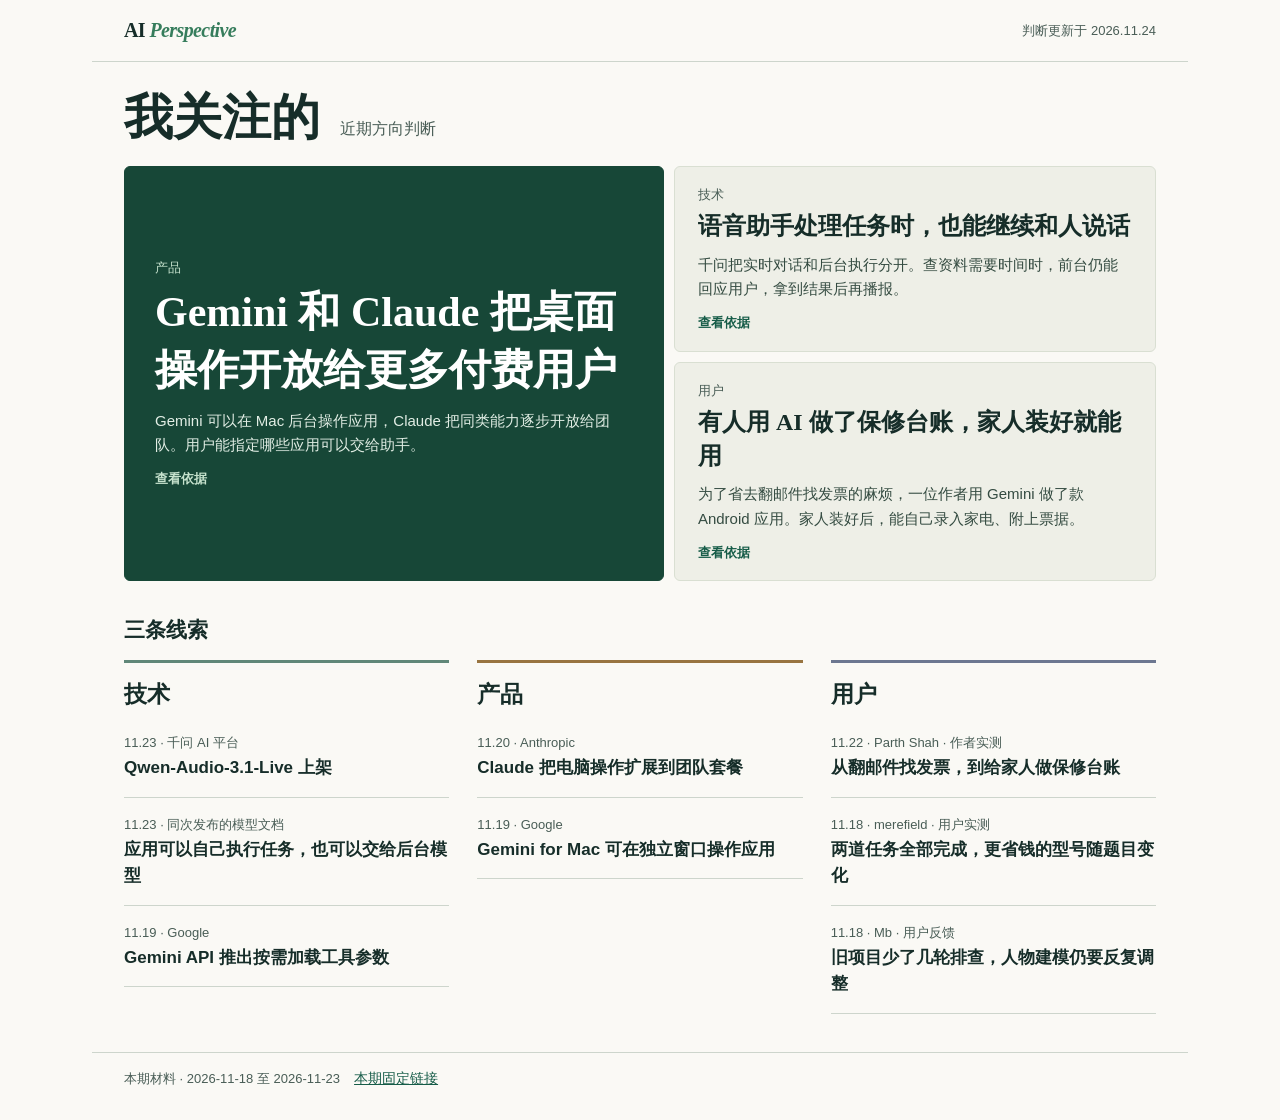
==== focus.html @ f1abb9e9 "Add evidence-linked focus homepage to daily trend publication" ====
<!doctype html>
<html lang="zh-CN">
<head>
  <meta charset="utf-8">
  <meta name="viewport" content="width=device-width,initial-scale=1">
  <title>我关注的 · AI Perspective</title>
  <link rel="icon" href="./assets/logo.svg" type="image/svg+xml">
  <link rel="stylesheet" href="./assets/focus.css">
  <script defer src="./assets/focus.js"></script>
</head>
<body>
  <header><a class="brand" href="./">AI <i>Perspective</i></a><time id="edition-date"></time></header>
  <main><div id="focus" aria-live="polite">正在读取方向判断…</div><noscript>请启用 JavaScript 查看依据，或阅读<a href="./data/trends/focus-seed.json">首期完整数据</a>。</noscript></main>
  <footer id="period"></footer>
</body>
</html>
---- assets/focus.css ----
:root {
  color-scheme:light;
  --ink:#162d29;
  --sub:#495d56;
  --paper:#faf9f5;
  --line:#cdd5cc;
  --green:#165c48;
  --serif:'Songti SC','Noto Serif CJK SC','STSong',serif;
  --sans:Inter,'PingFang SC','Microsoft YaHei',sans-serif;
}
* {
  box-sizing:border-box;
}
body {
  margin:0;
  background:var(--paper);
  color:var(--ink);
  font:16px/1.65 var(--sans);
}
a {
  color:inherit;
  text-decoration:none;
}
a:focus-visible {
  outline:3px solid #d08924;
  outline-offset:4px;
}
a:hover h2,a:hover h3,.entry:hover strong,.source:hover {
  text-decoration:underline;
  text-underline-offset:5px;
}
header,main,footer {
  max-width:1096px;
  margin:auto;
  padding-inline:32px;
}
header {
  display:flex;
  justify-content:space-between;
  align-items:center;
  padding-block:19px;
  border-bottom:1px solid var(--line);
}
.brand {
  font:700 20px Georgia,serif;
  letter-spacing:-.6px;
}
.brand i {
  color:#367d5c;
}
time,.meta,.kicker,footer {
  font-size:13px;
  color:var(--sub);
  font-variant-numeric:tabular-nums;
}
.mast {
  display:flex;
  align-items:baseline;
  gap:20px;
  padding-block:24px 16px;
}
.mast h1 {
  font:700 clamp(32px,4vw,49px)/1.3 var(--serif);
  margin:0;
}
.mast p {
  margin:0;
  color:var(--sub);
}
.leads {
  display:grid;
  grid-template-columns:1.12fr 1fr;
  gap:10px;
}
.lead {
  display:flex;
  flex-direction:column;
  padding:17px 23px;
  background:#eeeFE7;
  border:1px solid #d9dfd2;
  border-radius:6px;
  min-width:0;
}
.lead:first-child {
  grid-row:span 2;
  background:#174737;
  border-color:#174737;
  color:#fff;
  padding:26px 30px;
  justify-content:center;
}
.lead:first-child .kicker,.lead:first-child .more {
  color:#c6e2cd;
}
.lead:first-child p {
  color:#e2eee5;
}
.lead h2 {
  font:700 clamp(19px,2vw,24px)/1.4 var(--serif);
  margin:5px 0;
}
.lead:first-child h2 {
  font-size:clamp(27px,3.3vw,42px);
  line-height:1.38;
}
.lead p {
  margin:4px 0 10px;
  font-size:15px;
  color:#344b41;
}
.more {
  font-size:13px;
  font-weight:650;
  color:var(--green);
}
.explore {
  margin:32px 0 12px;
  font-size:21px;
}
.channels {
  display:grid;
  grid-template-columns:repeat(3,minmax(0,1fr));
  gap:28px;
}
.column {
  border-top:3px solid #608778;
}
.column:nth-child(2) {
  border-color:#987440;
}
.column:nth-child(3) {
  border-color:#6c7790;
}
.column h3 {
  font:700 23px var(--serif);
  margin:16px 0 6px;
}
.entry {
  display:block;
  padding:13px 0 15px;
  border-bottom:1px solid var(--line);
}
.entry strong {
  display:block;
  font-size:17px;
  line-height:1.55;
}
.entry p {
  font-size:14px;
  line-height:1.6;
  color:var(--sub);
  margin:4px 0 0;
}
.detail {
  display:none;
  max-width:760px;
  margin:30px auto;
}
.detail.current {
  display:block;
}
[hidden] {
  display:none!important;
}
.detail h1 {
  font:700 clamp(28px,4vw,42px)/1.45 var(--serif);
  margin:6px 0 18px;
}
.back,.source {
  color:var(--green);
  font-weight:600;
  text-decoration:underline;
  text-underline-offset:4px;
}
.back {
  display:inline-block;
  margin-bottom:22px;
}
.note {
  background:#e9eee5;
  padding:18px 22px;
  border-left:3px solid #56896b;
  margin-bottom:28px;
}
.note h2,.evidence h2 {
  font-size:19px;
  margin:0 0 6px;
}
.note p {
  margin:0;
}
.piece {
  border-top:1px solid var(--line);
  padding:15px 0;
}
.piece h3 {
  margin:4px 0;
  font-size:19px;
}
.piece p {
  margin:5px 0;
  color:#384b42;
}
.source {
  font-size:14px;
}
footer {
  margin-top:38px;
  padding-block:14px 30px;
  border-top:1px solid var(--line);
}
@media(max-width:740px) {
  header,main,footer {
    padding-inline:18px;
  }
  .mast {
    gap:12px;
    padding-top:20px;
  }
  .mast p {
    font-size:14px;
  }
  .leads,.channels {
    grid-template-columns:1fr;
  }
  .lead:first-child {
    grid-row:auto;
    padding:20px;
  }
  .lead {
    padding:14px 18px;
  }
  .channels {
    gap:19px;
  }
  .explore {
    margin-top:24px;
  }
  .column h3 {
    margin-top:12px;
  }
  .detail {
    margin-top:18px;
  }
  .detail h1 {
    font-size:29px;
  }
  .note {
    padding:15px;
  }
  .brand {
    font-size:18px;
  }
}
.piece:target,.piece.selected {
  border-left:3px solid var(--green);
  padding-left:14px;
}
.issue-link {
  font-size:14px;
  color:var(--green);
  text-decoration:underline;
}
.detail header {
  border:0;
}
.source,.issue-link {
  overflow-wrap:anywhere;
}
.home-link {
  margin-left:14px;
}
.channels {
  align-items:start;
}
.status {
  padding:1rem 0;
}
.lead:only-child {
  grid-column:1/-1;
}
.detail .back {
  margin-right:18px;
}
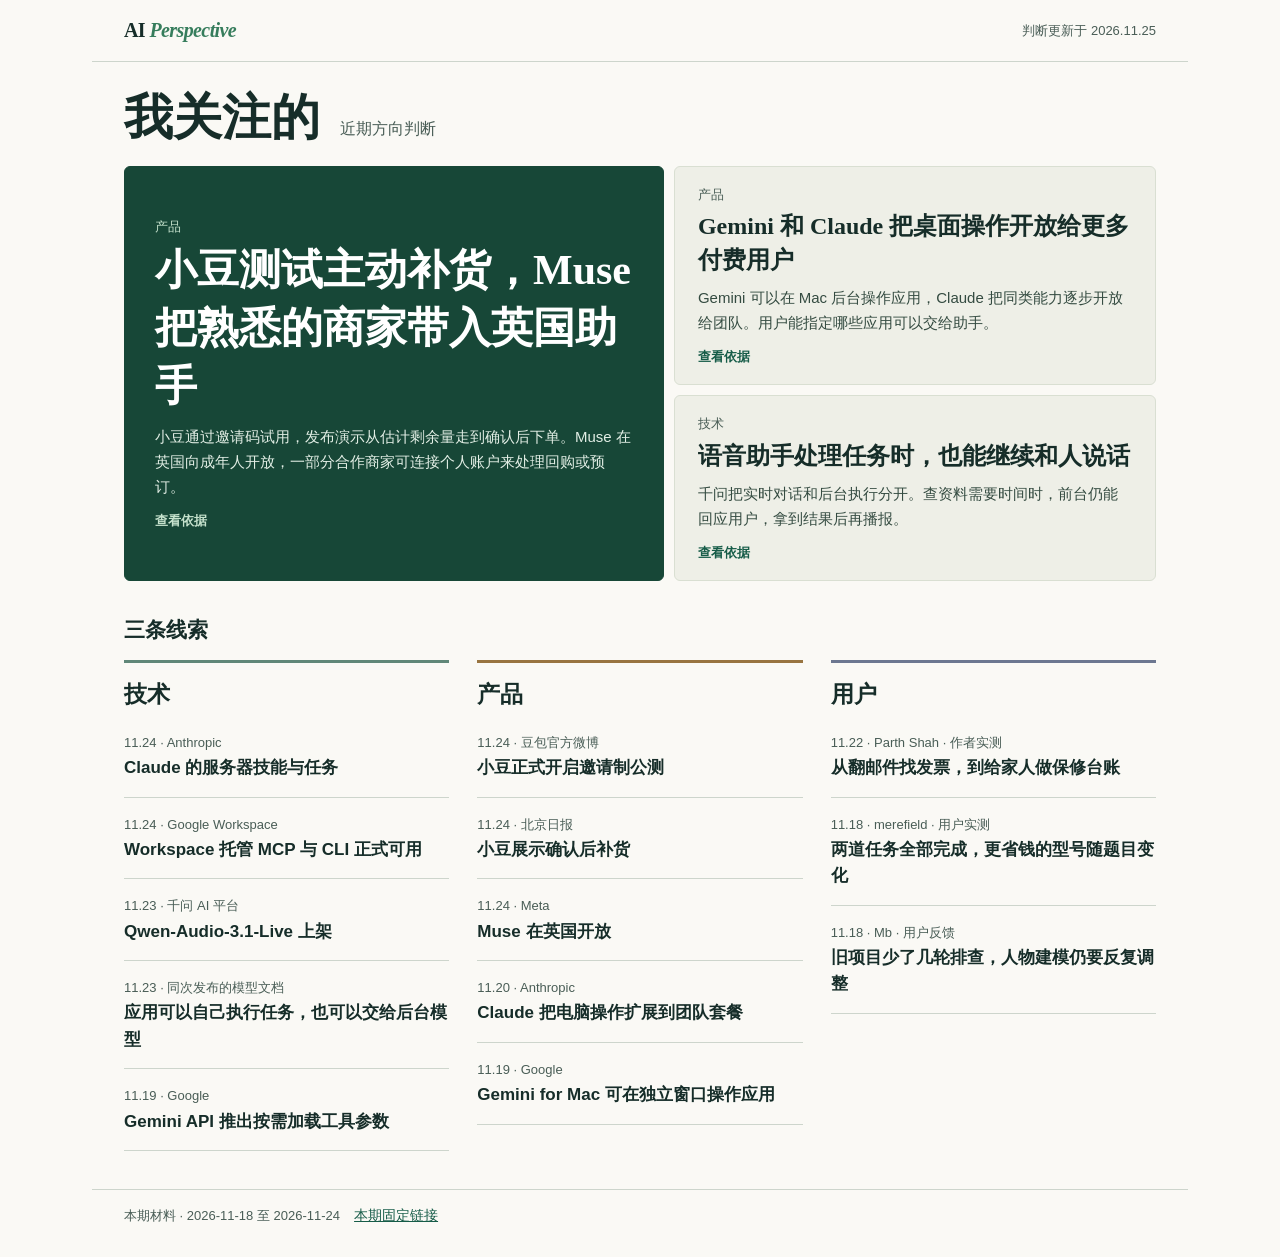
==== commit 6a9af11f: "Require daily comparison of focus leads and preserve issue rankings" ====
--- a/focus.html
+++ b/focus.html
@@ -6,7 +6,7 @@
   <title>我关注的 · AI Perspective</title>
   <link rel="icon" href="./assets/logo.svg" type="image/svg+xml">
   <link rel="stylesheet" href="./assets/focus.css">
-  <script defer src="./assets/focus.js"></script>
+  <script defer src="./assets/focus.js?v=20261125-selection"></script>
 </head>
 <body>
   <header><a class="brand" href="./">AI <i>Perspective</i></a><time id="edition-date"></time></header>
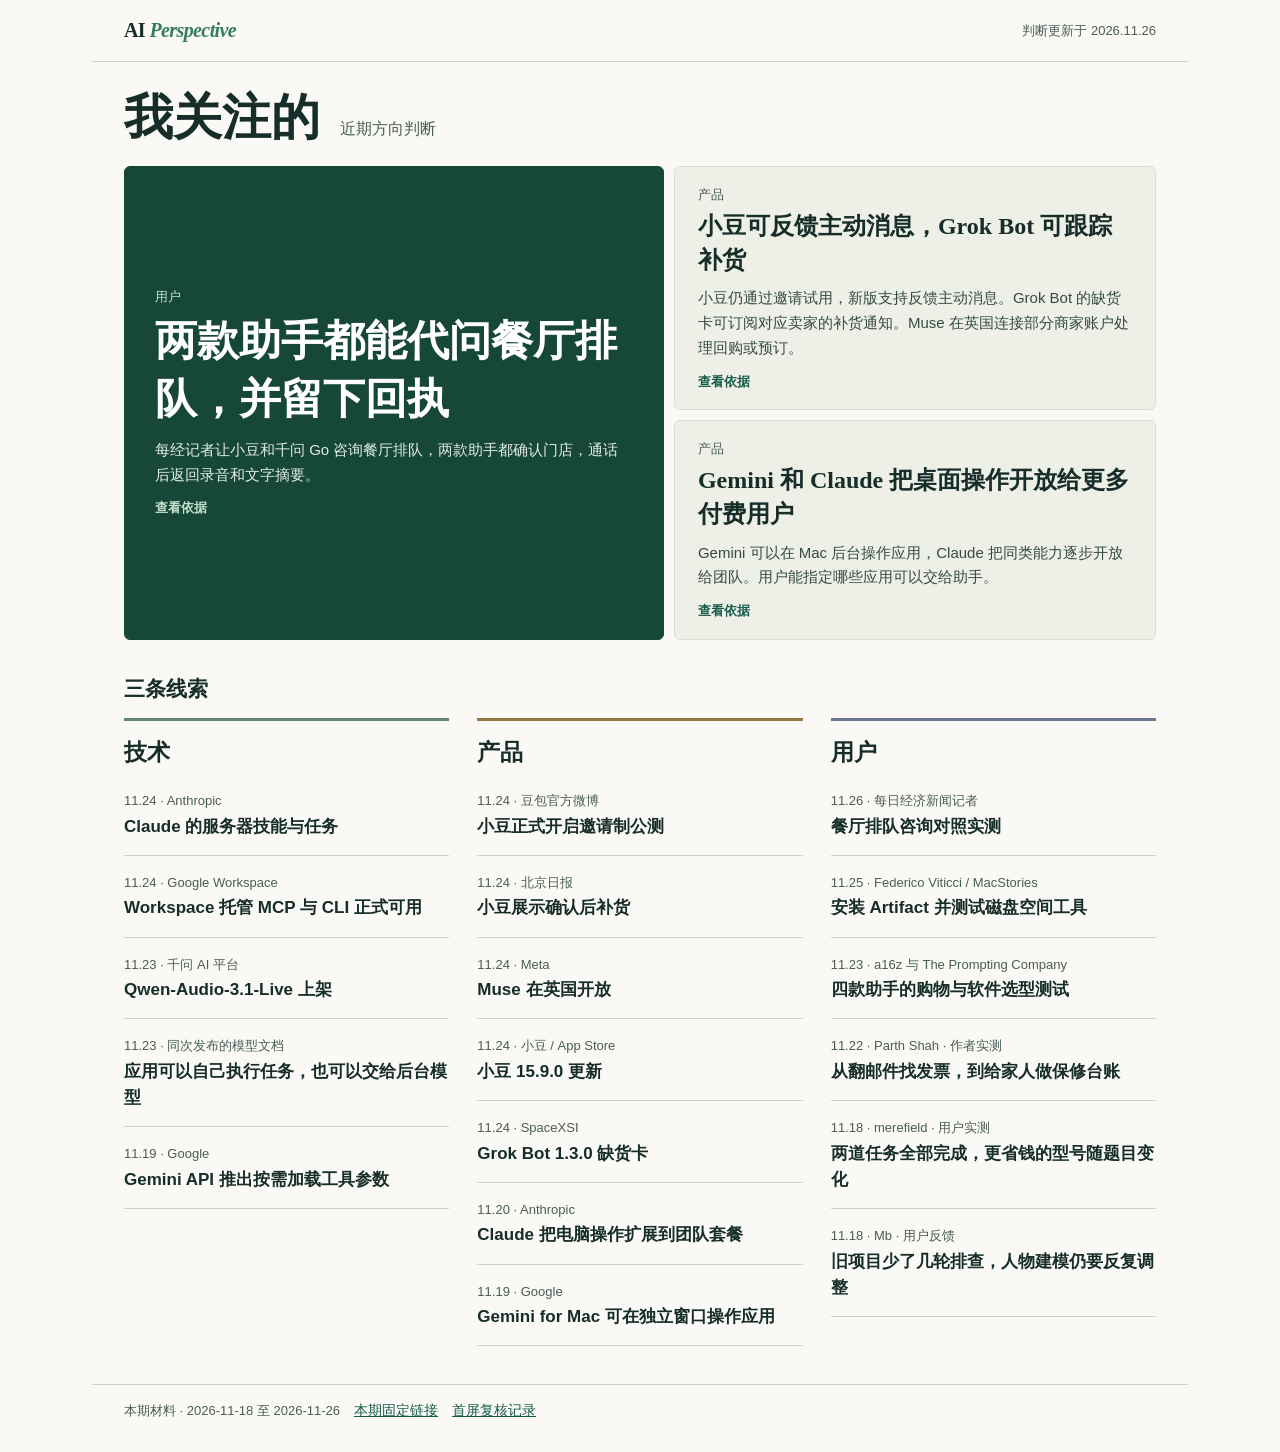
==== commit 6f9622e6: "Classify focus selections against the previous published lineup by ID" ====
--- a/focus.html
+++ b/focus.html
@@ -6,7 +6,7 @@
   <title>我关注的 · AI Perspective</title>
   <link rel="icon" href="./assets/logo.svg" type="image/svg+xml">
   <link rel="stylesheet" href="./assets/focus.css">
-  <script defer src="./assets/focus.js?v=20261125-selection"></script>
+  <script defer src="./assets/focus.js?v=20261126-selection"></script>
 </head>
 <body>
   <header><a class="brand" href="./">AI <i>Perspective</i></a><time id="edition-date"></time></header>
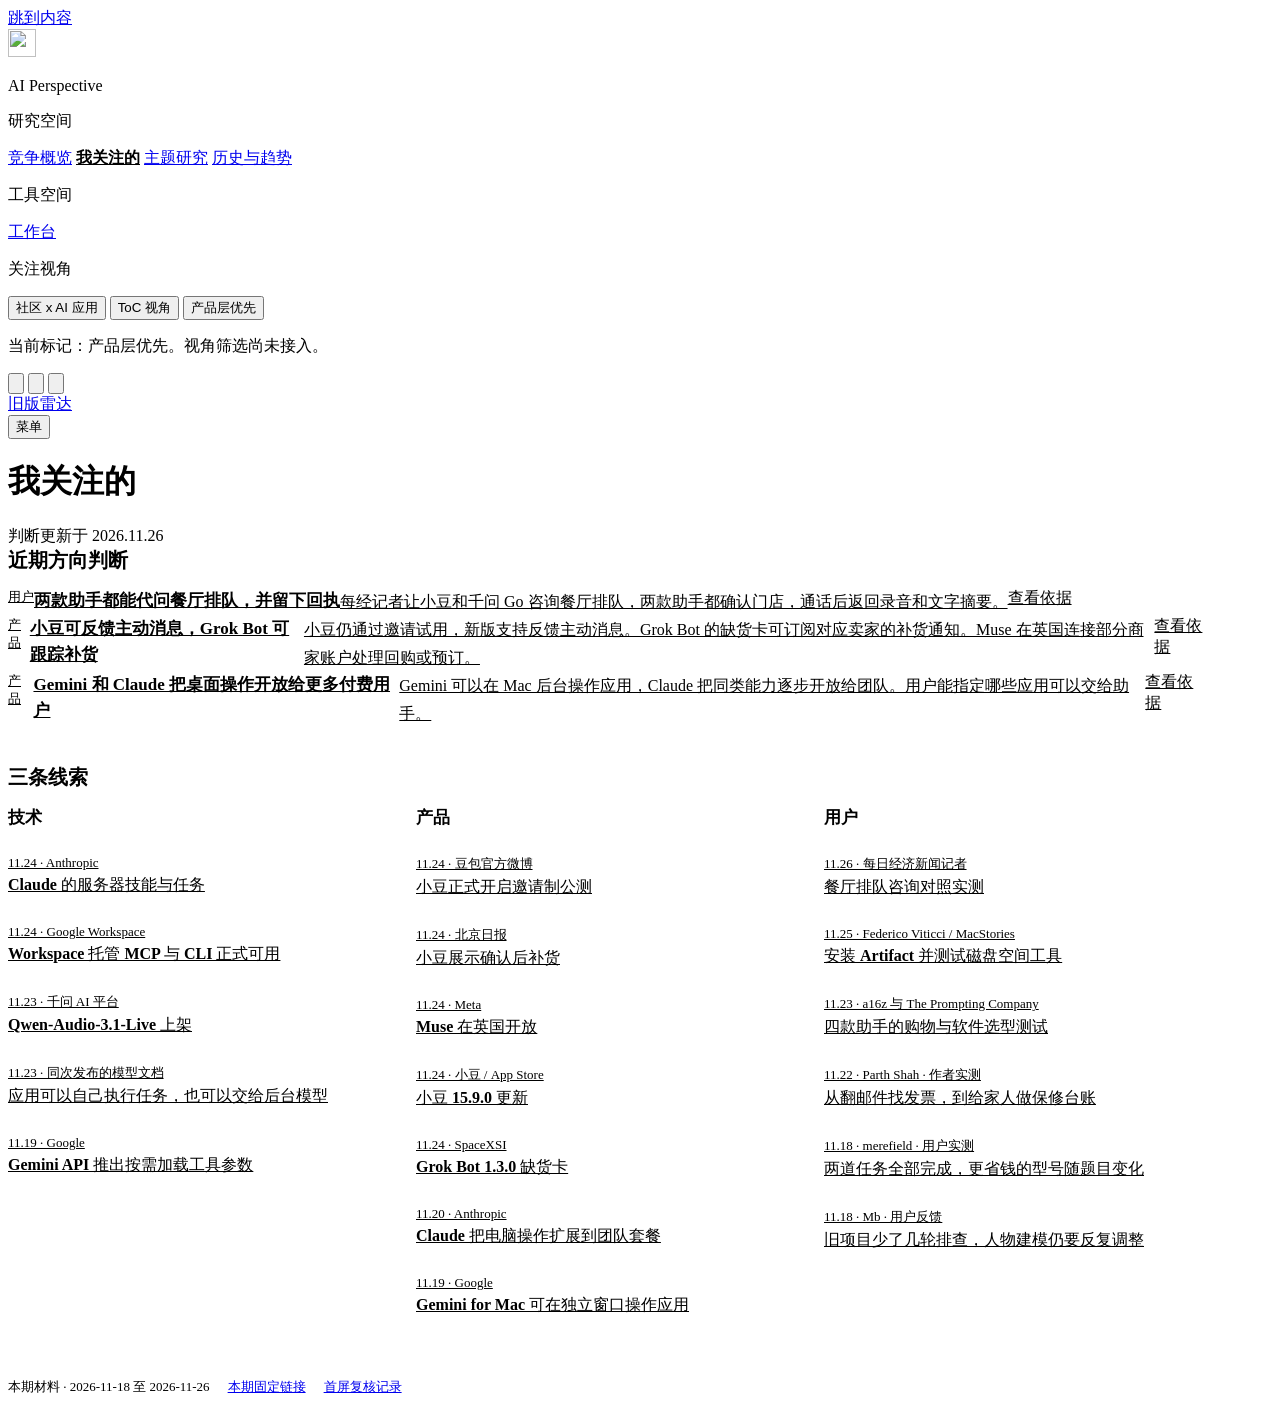
==== commit eea85ac6: "Keep the Perspective navigation shell on focus editions and evidence views" ====
--- a/focus.html
+++ b/focus.html
@@ -1,16 +1,100 @@
 <!doctype html>
-<html lang="zh-CN">
-<head>
-  <meta charset="utf-8">
-  <meta name="viewport" content="width=device-width,initial-scale=1">
-  <title>我关注的 · AI Perspective</title>
-  <link rel="icon" href="./assets/logo.svg" type="image/svg+xml">
-  <link rel="stylesheet" href="./assets/focus.css">
-  <script defer src="./assets/focus.js?v=20261126-selection"></script>
-</head>
-<body>
-  <header><a class="brand" href="./">AI <i>Perspective</i></a><time id="edition-date"></time></header>
-  <main><div id="focus" aria-live="polite">正在读取方向判断…</div><noscript>请启用 JavaScript 查看依据，或阅读<a href="./data/trends/focus-seed.json">首期完整数据</a>。</noscript></main>
-  <footer id="period"></footer>
-</body>
+<html lang="zh-CN" data-root="./" data-space="focus">
+  <head>
+    <meta charset="utf-8">
+    <meta name="viewport" content="width=device-width, initial-scale=1">
+    <title>我关注的 · AI Perspective</title>
+    <meta name="theme-color" content="#f6f6f2" />
+    <script>
+      (function () {
+        var theme = "system";
+        try {
+          var stored = window.localStorage.getItem("aiNewsRadarTheme") || "system";
+          if (stored === "dark" || stored === "light" || stored === "system") theme = stored;
+        } catch (err) {
+          theme = "system";
+        }
+        document.documentElement.setAttribute("data-theme", theme);
+        var resolved = theme === "system"
+          ? (window.matchMedia("(prefers-color-scheme: dark)").matches ? "dark" : "light")
+          : theme;
+        document.documentElement.style.colorScheme = resolved;
+        var meta = document.querySelector('meta[name="theme-color"]');
+        if (meta) meta.content = resolved === "dark" ? "#161513" : "#f6f6f2";
+      })();
+    </script>
+    <link rel="icon" href="./assets/logo.svg" type="image/svg+xml" />
+    <link rel="stylesheet" href="./assets/styles.css?v=ui20260923a" />
+    <link rel="stylesheet" href="./assets/sidebar.css?v=ui20260923a" />
+    <link rel="stylesheet" href="./assets/topics.css?v=ui20260923a" />
+    <link rel="stylesheet" href="./assets/perspective.css?v=cases20261027" />
+    <link rel="stylesheet" href="./assets/aihot-skin.css?v=20261013b" />
+    <link rel="stylesheet" href="./assets/focus.css?v=20261126-shell">
+    <script defer src="./assets/perspective.js?v=20261126-shell"></script>
+    <script defer src="./assets/focus.js?v=20261126-shell"></script>
+  </head>
+  <body>
+    <a class="skip-link" href="#main">跳到内容</a>
+    <div class="app">
+      <aside class="sidebar" id="sidebar">
+        <div class="brand">
+          <img class="brand-logo" src="./assets/logo.svg" alt="" width="28" height="28" />
+          <div>
+            <p class="brand-kicker">AI Perspective</p>
+          </div>
+        </div>
+
+        <nav class="space-nav" aria-label="三个空间">
+          <p class="nav-label">研究空间</p>
+          <a class="nav-link" data-space-link="overview" href="./">竞争概览</a>
+          <a class="nav-link" href="./focus.html" aria-current="page">我关注的</a>
+          <a class="nav-link" data-space-link="research" href="./?space=research">主题研究</a>
+
+          <a class="nav-link" href="./history.html">历史与趋势</a>
+
+          <p class="nav-label">工具空间</p>
+          <a class="nav-link" data-space-link="workbench" href="./?space=workbench">工作台</a>
+        </nav>
+
+        <div class="lens-block">
+          <p class="nav-label">关注视角</p>
+          <div class="lens-list" role="group" aria-label="关注视角">
+            <button class="lens-chip multi-chip" type="button" data-lens="community" aria-pressed="false">社区 x AI 应用</button>
+            <button class="lens-chip multi-chip" type="button" data-lens="toc" aria-pressed="false">ToC 视角</button>
+            <button class="lens-chip multi-chip" type="button" data-lens="product" aria-pressed="true">产品层优先</button>
+          </div>
+          <p class="lens-note" id="lensNote">当前标记：产品层优先。视角筛选尚未接入。</p>
+        </div>
+
+        <div class="sidebar-foot">
+          <div class="radar-theme" role="group" aria-label="颜色主题">
+            <button class="radar-theme-btn" type="button" data-radar-theme="dark" title="深色" aria-label="深色" aria-pressed="false">
+              <svg viewBox="0 0 24 24" aria-hidden="true"><path d="M18 13.5A7 7 0 1 1 10.5 6 5.5 5.5 0 0 0 18 13.5Z"/></svg>
+            </button>
+            <button class="radar-theme-btn" type="button" data-radar-theme="system" title="跟随系统" aria-label="跟随系统" aria-pressed="false">
+              <svg viewBox="0 0 24 24" aria-hidden="true"><rect x="3.5" y="5" width="17" height="12" rx="1.5"/><path d="M8 21h8M12 17v4"/></svg>
+            </button>
+            <button class="radar-theme-btn" type="button" data-radar-theme="light" title="浅色" aria-label="浅色" aria-pressed="false">
+              <svg viewBox="0 0 24 24" aria-hidden="true"><circle cx="12" cy="12" r="4"/><path d="M12 3v2M12 19v2M5 12H3M21 12h-2M6.2 6.2 4.8 4.8M19.2 19.2l-1.4-1.4M17.8 6.2l1.4-1.4M4.8 19.2l1.4-1.4"/></svg>
+            </button>
+          </div>
+          <a class="quiet-link" href="./feed/">旧版雷达</a>
+        </div>
+      </aside>
+
+      <div class="scrim" id="scrim" hidden></div>
+
+      <main class="main" id="main" tabindex="-1">
+        <button class="nav-toggle" id="navToggle" type="button" aria-controls="sidebar" aria-expanded="false">
+          菜单
+        </button>
+
+        <div class="focus-content">
+          <div id="focus" aria-live="polite">正在读取方向判断…</div>
+          <noscript>请启用 JavaScript 查看依据，或阅读<a href="./data/trends/focus-seed.json">首期完整数据</a>。</noscript>
+          <footer id="period"></footer>
+        </div>
+      </main>
+    </div>
+  </body>
 </html>
--- a/assets/focus.css
+++ b/assets/focus.css
@@ -1,284 +1,128 @@
-:root {
-  color-scheme:light;
-  --ink:#162d29;
-  --sub:#495d56;
-  --paper:#faf9f5;
-  --line:#cdd5cc;
-  --green:#165c48;
-  --serif:'Songti SC','Noto Serif CJK SC','STSong',serif;
-  --sans:Inter,'PingFang SC','Microsoft YaHei',sans-serif;
+/* The shared Perspective styles own the shell, buttons, typography and theme. */
+html[data-space="focus"] .space-nav [aria-current="page"] {
+  color: var(--ink);
+  background: color-mix(in srgb, var(--accent) 9%, var(--surface));
+  font-weight: 600;
 }
-* {
-  box-sizing:border-box;
+
+.focus-content {
+  max-width: 1200px;
+  overflow-wrap: anywhere;
 }
-body {
-  margin:0;
-  background:var(--paper);
-  color:var(--ink);
-  font:16px/1.65 var(--sans);
+
+.focus-content .section-title,
+.focus-content .explore,
+.focus-content .detail h2 {
+  margin: 0 0 14px;
+  font-size: 20px;
 }
-a {
-  color:inherit;
-  text-decoration:none;
+
+.focus-content .explore { margin-top: 36px; }
+
+.focus-content .lead {
+  display: flex;
+  min-width: 0;
+  color: var(--ink);
+  background: var(--surface);
 }
-a:focus-visible {
-  outline:3px solid #d08924;
-  outline-offset:4px;
+
+.focus-content .lead:hover,
+.focus-content .entry:hover { text-decoration: none; }
+
+.focus-content .lead:hover h2,
+.focus-content .entry:hover strong { color: var(--accent); }
+
+.focus-content .lead h2,
+.focus-content .column h3,
+.focus-content .piece h3 {
+  margin: 0;
+  font-size: 17px;
+  font-weight: 600;
+  line-height: 1.55;
 }
-a:hover h2,a:hover h3,.entry:hover strong,.source:hover {
-  text-decoration:underline;
-  text-underline-offset:5px;
+
+.focus-content .lead p,
+.focus-content .note p,
+.focus-content .piece p {
+  margin: 0;
+  color: var(--ink-soft);
+  line-height: 1.75;
 }
-header,main,footer {
-  max-width:1096px;
-  margin:auto;
-  padding-inline:32px;
+
+.focus-content .meta,
+.focus-content .kicker,
+#period {
+  color: var(--muted);
+  font-size: 13px;
 }
-header {
-  display:flex;
-  justify-content:space-between;
-  align-items:center;
-  padding-block:19px;
-  border-bottom:1px solid var(--line);
+
+.focus-content .channels {
+  display: grid;
+  grid-template-columns: repeat(3, minmax(0, 1fr));
+  gap: 24px;
+  align-items: start;
 }
-.brand {
-  font:700 20px Georgia,serif;
-  letter-spacing:-.6px;
+
+.focus-content .column h3 {
+  padding-bottom: 10px;
+  border-bottom: 1px solid var(--line);
 }
-.brand i {
-  color:#367d5c;
+
+.focus-content .entry {
+  display: grid;
+  gap: 4px;
+  padding-block: 14px;
+  border-bottom: 1px solid var(--line-soft);
+  color: var(--ink);
 }
-time,.meta,.kicker,footer {
-  font-size:13px;
-  color:var(--sub);
-  font-variant-numeric:tabular-nums;
+
+.focus-content .entry strong { font-weight: 550; }
+
+.focus-content .detail { max-width: 820px; }
+.focus-content .detail h1 { margin: 6px 0; }
+.focus-content .detail time { display: block; margin-bottom: 20px; }
+.focus-content .back { display: inline-block; margin-bottom: 20px; }
+
+.focus-content .note {
+  padding: 20px;
+  margin-bottom: 28px;
+  background: var(--surface-alt);
+  border-radius: var(--p-radius-card);
 }
-.mast {
-  display:flex;
-  align-items:baseline;
-  gap:20px;
-  padding-block:24px 16px;
+
+.focus-content .piece {
+  display: grid;
+  gap: 6px;
+  padding-block: 18px;
+  border-top: 1px solid var(--line);
 }
-.mast h1 {
-  font:700 clamp(32px,4vw,49px)/1.3 var(--serif);
-  margin:0;
+
+.focus-content .piece.selected {
+  padding-inline: 16px;
+  border-inline-start: 3px solid var(--accent);
+  background: var(--surface-soft);
 }
-.mast p {
-  margin:0;
-  color:var(--sub);
+
+.focus-content .source {
+  justify-self: start;
+  padding: 0;
+  border: 0;
+  color: var(--accent);
+  font-size: 14px;
+  text-decoration: underline;
+  text-underline-offset: 3px;
 }
-.leads {
-  display:grid;
-  grid-template-columns:1.12fr 1fr;
-  gap:10px;
+
+#period {
+  display: flex;
+  flex-wrap: wrap;
+  gap: 8px 18px;
+  align-items: baseline;
+  border-top: 1px solid var(--line);
+  margin-top: 32px;
+  padding-top: 16px;
 }
-.lead {
-  display:flex;
-  flex-direction:column;
-  padding:17px 23px;
-  background:#eeeFE7;
-  border:1px solid #d9dfd2;
-  border-radius:6px;
-  min-width:0;
+
+@media (max-width: 760px) {
+  .focus-content .channels { grid-template-columns: 1fr; }
 }
-.lead:first-child {
-  grid-row:span 2;
-  background:#174737;
-  border-color:#174737;
-  color:#fff;
-  padding:26px 30px;
-  justify-content:center;
-}
-.lead:first-child .kicker,.lead:first-child .more {
-  color:#c6e2cd;
-}
-.lead:first-child p {
-  color:#e2eee5;
-}
-.lead h2 {
-  font:700 clamp(19px,2vw,24px)/1.4 var(--serif);
-  margin:5px 0;
-}
-.lead:first-child h2 {
-  font-size:clamp(27px,3.3vw,42px);
-  line-height:1.38;
-}
-.lead p {
-  margin:4px 0 10px;
-  font-size:15px;
-  color:#344b41;
-}
-.more {
-  font-size:13px;
-  font-weight:650;
-  color:var(--green);
-}
-.explore {
-  margin:32px 0 12px;
-  font-size:21px;
-}
-.channels {
-  display:grid;
-  grid-template-columns:repeat(3,minmax(0,1fr));
-  gap:28px;
-}
-.column {
-  border-top:3px solid #608778;
-}
-.column:nth-child(2) {
-  border-color:#987440;
-}
-.column:nth-child(3) {
-  border-color:#6c7790;
-}
-.column h3 {
-  font:700 23px var(--serif);
-  margin:16px 0 6px;
-}
-.entry {
-  display:block;
-  padding:13px 0 15px;
-  border-bottom:1px solid var(--line);
-}
-.entry strong {
-  display:block;
-  font-size:17px;
-  line-height:1.55;
-}
-.entry p {
-  font-size:14px;
-  line-height:1.6;
-  color:var(--sub);
-  margin:4px 0 0;
-}
-.detail {
-  display:none;
-  max-width:760px;
-  margin:30px auto;
-}
-.detail.current {
-  display:block;
-}
-[hidden] {
-  display:none!important;
-}
-.detail h1 {
-  font:700 clamp(28px,4vw,42px)/1.45 var(--serif);
-  margin:6px 0 18px;
-}
-.back,.source {
-  color:var(--green);
-  font-weight:600;
-  text-decoration:underline;
-  text-underline-offset:4px;
-}
-.back {
-  display:inline-block;
-  margin-bottom:22px;
-}
-.note {
-  background:#e9eee5;
-  padding:18px 22px;
-  border-left:3px solid #56896b;
-  margin-bottom:28px;
-}
-.note h2,.evidence h2 {
-  font-size:19px;
-  margin:0 0 6px;
-}
-.note p {
-  margin:0;
-}
-.piece {
-  border-top:1px solid var(--line);
-  padding:15px 0;
-}
-.piece h3 {
-  margin:4px 0;
-  font-size:19px;
-}
-.piece p {
-  margin:5px 0;
-  color:#384b42;
-}
-.source {
-  font-size:14px;
-}
-footer {
-  margin-top:38px;
-  padding-block:14px 30px;
-  border-top:1px solid var(--line);
-}
-@media(max-width:740px) {
-  header,main,footer {
-    padding-inline:18px;
-  }
-  .mast {
-    gap:12px;
-    padding-top:20px;
-  }
-  .mast p {
-    font-size:14px;
-  }
-  .leads,.channels {
-    grid-template-columns:1fr;
-  }
-  .lead:first-child {
-    grid-row:auto;
-    padding:20px;
-  }
-  .lead {
-    padding:14px 18px;
-  }
-  .channels {
-    gap:19px;
-  }
-  .explore {
-    margin-top:24px;
-  }
-  .column h3 {
-    margin-top:12px;
-  }
-  .detail {
-    margin-top:18px;
-  }
-  .detail h1 {
-    font-size:29px;
-  }
-  .note {
-    padding:15px;
-  }
-  .brand {
-    font-size:18px;
-  }
-}
-.piece:target,.piece.selected {
-  border-left:3px solid var(--green);
-  padding-left:14px;
-}
-.issue-link {
-  font-size:14px;
-  color:var(--green);
-  text-decoration:underline;
-}
-.detail header {
-  border:0;
-}
-.source,.issue-link {
-  overflow-wrap:anywhere;
-}
-.home-link {
-  margin-left:14px;
-}
-.channels {
-  align-items:start;
-}
-.status {
-  padding:1rem 0;
-}
-.lead:only-child {
-  grid-column:1/-1;
-}
-.detail .back {
-  margin-right:18px;
-}
